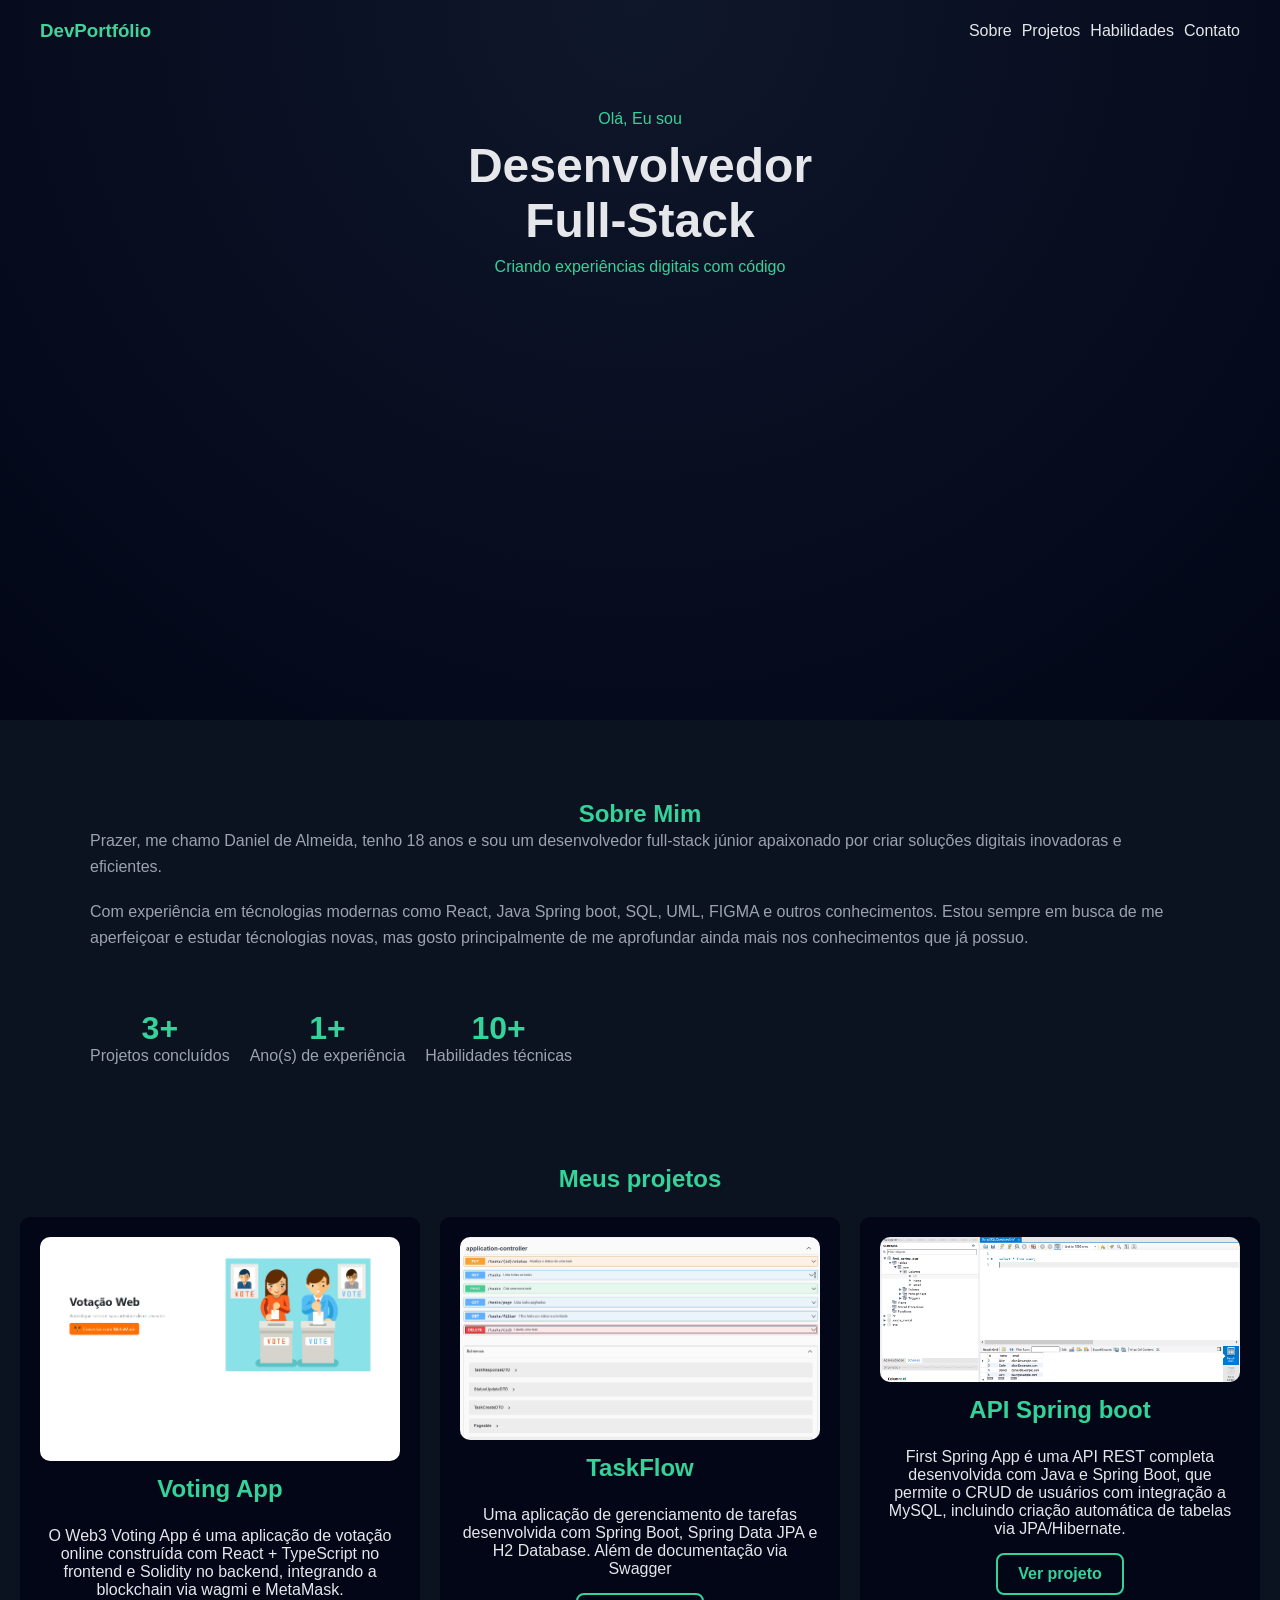
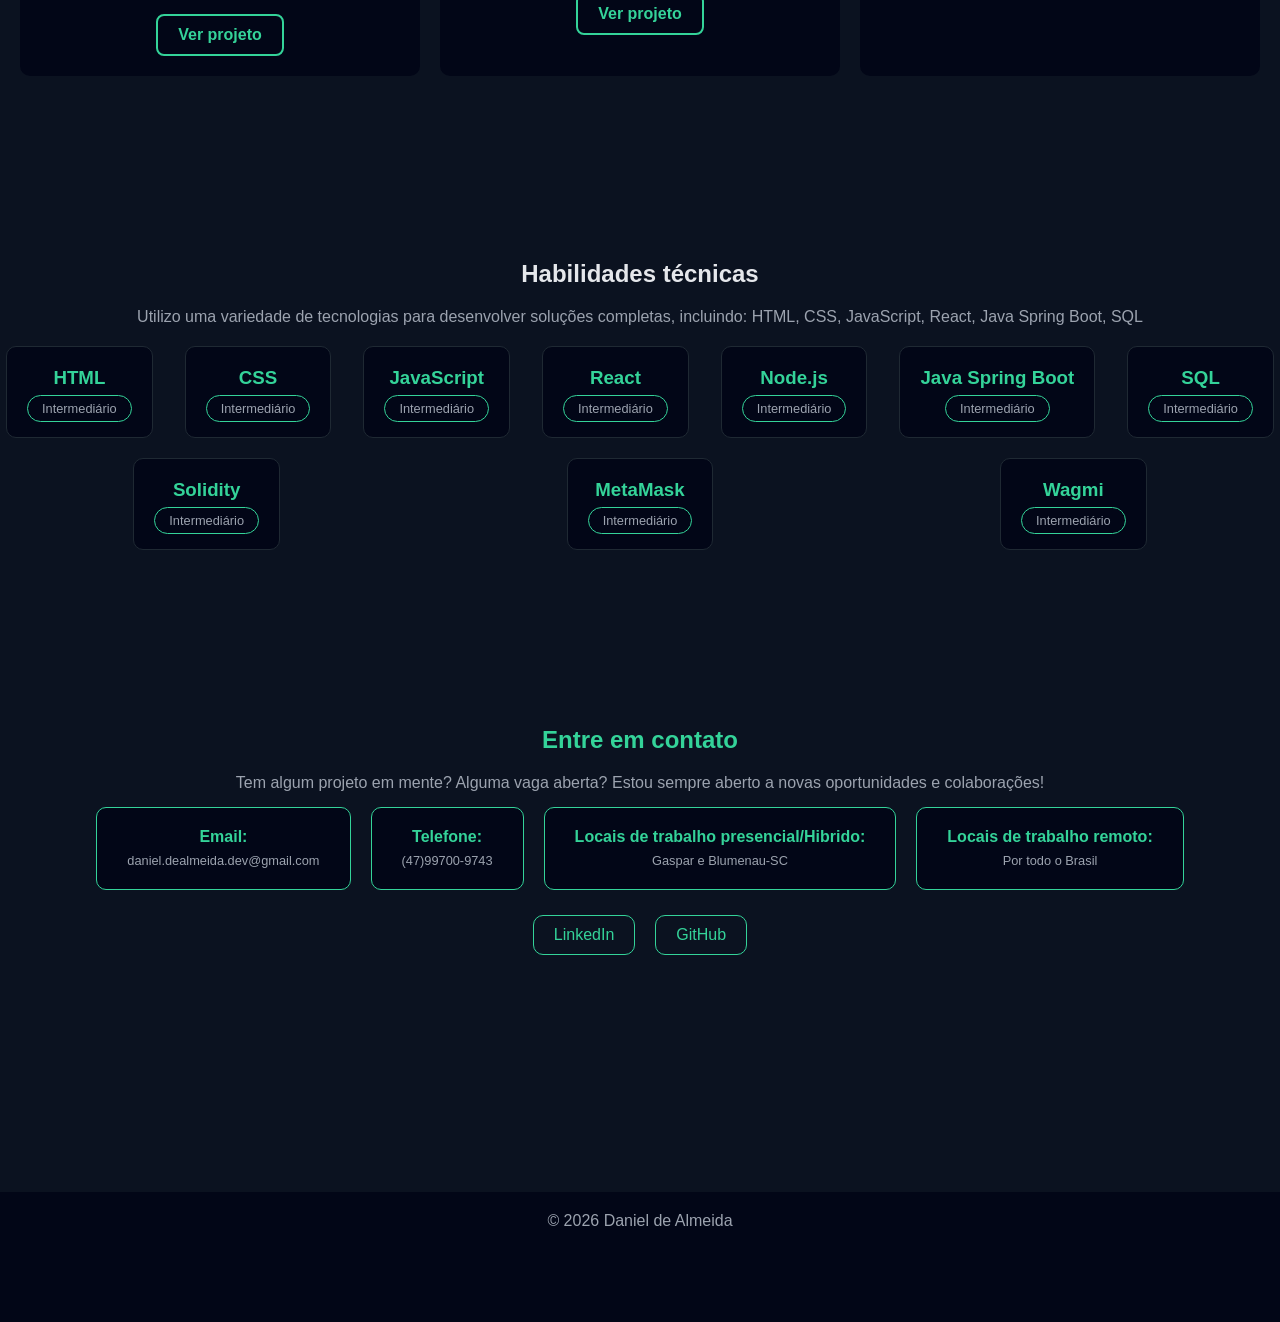
==== index.html @ 7257ede7 "Commit inicial da aplicação Adicionando o código fonte do meu portfólio pessoal desenvolvido em JS, " ====
<!DOCTYPE html>
<html lang="pt-BR">
<head>
    <meta charset="UTF-8">
    <meta name="description" content="Portfólio de Daniel de Almeida, desenvolvedor full-stack com foco em tecnologias modernas como React, Java Spring Boot e SQL.">
    <title>Daniel de Almeida | Portfólio Full-Stack</title>
    <link rel="stylesheet" href="style.css">
</head>

<body>

  <header class="hero">
    <nav class="navbar">
        <h3 class="logo">DevPortfólio</h3>
        <button id="hamburguer" aria-label="Abrir menu">☰</button>
        <ul class="menu" id="menu">
            <li><a href="#sobre">Sobre</a></li>
            <li><a href="#projetos">Projetos</a></li>
            <li><a href="#habilidades">Habilidades</a></li>
            <li><a href="#contatos">Contato</a></li>
        </ul>
    </nav>

    <div class="hero-container">
        <p class="intro">Olá, Eu sou</p>
        <h2>
            Desenvolvedor <br>
            <span class="destaque">Full-Stack</span>
        </h2>
        <p class="descricao">Criando experiências digitais com código</p>
    </div>
  </header>

  <section id="sobre">
    <h2>Sobre Mim</h2>

    <div class="sobre-conteudo"> 
        <div class="sobre-texto">
            <p>Prazer, me chamo Daniel de Almeida, tenho 18 anos e sou um desenvolvedor full-stack júnior apaixonado por criar soluções digitais inovadoras e eficientes.</p>

            <p>Com experiência em técnologias modernas como React, Java Spring boot, SQL, UML, FIGMA e outros conhecimentos. Estou sempre em busca de me aperfeiçoar e estudar técnologias novas, mas gosto principalmente de me aprofundar ainda mais nos conhecimentos que já possuo.</p>
        </div>

        <div class="sobre-dados">
            <div>
                <strong>3+</strong>
                <span>Projetos concluídos</span>
            </div>

            <div>
                <strong>1+</strong>
                <span>Ano(s) de experiência</span>
            </div>

            <div>
                <strong>10+</strong>
                <span>Habilidades técnicas</span>
            </div>
        </div>
    </div>
  </section>

  <section id="projetos">
    <h2>Meus projetos</h2>

    <div class="projetos-container">

        <div class="projeto-card">
            <img src="./assets/Votacao web3.png" alt="Tela de login do Voting App mostrando tela de login com MetaMask">
            <h2>Voting App</h2>
            <p>O Web3 Voting App é uma aplicação de votação online construída com React + TypeScript no frontend e Solidity no backend, integrando a blockchain via wagmi e MetaMask.</p>
            <a href="https://github.com/daniel-dealmeida-dev/Web3-Voting.git"target="_blank" rel="noopener noreferrer">Ver projeto</a>
        </div>

        <!--  Adicionado class="projeto-card" -->
        <div class="projeto-card">
            <img src="./assets/swwager.jfif"alt="Documentação da API TaskFlow exibida no Swagger com endpoints de gerenciamento de tarefas">
            <h2>TaskFlow</h2>
            <p>Uma aplicação de gerenciamento de tarefas desenvolvida com Spring Boot, Spring Data JPA e H2 Database. Além de documentação via Swagger</p>
            <a href="https://github.com/daniel-dealmeida-dev/taskflow.git"target="_blank" rel="noopener noreferrer">Ver projeto</a>
        </div>

        <!--  Adicionado class="projeto-card" -->
        <div class="projeto-card">
            <img src="./assets/PrintMYSQL.png" alt="Banco de dados MySQL mostrando tabela de usuários criada pela API Spring Boot">
            <h2>API Spring boot</h2>
            <p>First Spring App é uma API REST completa desenvolvida com Java e Spring Boot, que permite o CRUD de usuários com integração a MySQL, incluindo criação automática de tabelas via JPA/Hibernate.</p>
            <a href="./assets/MySQL print2.png"target="_blank" rel="noopener noreferrer">Ver projeto</a>
        </div>

    </div>
  </section>

  <section id="habilidades">
    <h2>Habilidades técnicas</h2>
    <p>
        Utilizo uma variedade de tecnologias para desenvolver soluções completas, incluindo:
        HTML, CSS, JavaScript, React, Java Spring Boot, SQL
    </p>

    <!--  lista DENTRO da section (estrutura correta) -->
 <div class="habilidades-listas">

    <!-- Frontend -->
    <div class="habilidades-card">
        <h3>HTML</h3>
        <span>Intermediário</span>
    </div>

    <div class="habilidades-card">
        <h3>CSS</h3>
        <span>Intermediário</span>
    </div>

    <div class="habilidades-card">
        <h3>JavaScript</h3>
        <span>Intermediário</span>
    </div>

    <div class="habilidades-card">
        <h3>React</h3>
        <span>Intermediário</span>
    </div>

    <!-- Backend -->
    <div class="habilidades-card">
        <h3>Node.js</h3>
        <span>Intermediário</span>
    </div>

    <div class="habilidades-card">
        <h3>Java Spring Boot</h3>
        <span>Intermediário</span>
    </div>

    <div class="habilidades-card">
        <h3>SQL</h3>
        <span>Intermediário</span>
    </div>

    <!-- Web3 / Blockchain -->
    <div class="habilidades-card">
        <h3>Solidity</h3>
        <span>Intermediário</span>
    </div>

    <div class="habilidades-card">
        <h3>MetaMask</h3>
        <span>Intermediário</span>
    </div>

    <div class="habilidades-card">
        <h3>Wagmi</h3>
        <span>Intermediário</span>
    </div>

</div>
  </section>
  <section id="contatos">
    <h2>Entre em contato</h2>
    <p>Tem algum projeto em mente? Alguma vaga aberta? Estou sempre aberto a novas oportunidades e colaborações!</p>
    <div class="contatos-lista">
        <div class="contato-item">
            <strong>Email:</strong>
            <span>daniel.dealmeida.dev@gmail.com</span>
        </div>

         <div class="contato-item">
            <strong>Telefone:</strong>
            <span>(47)99700-9743</span>
        </div>

        <div class="contato-item">
            <strong>Locais de trabalho presencial/Hibrido:</strong>
            <span>Gaspar e Blumenau-SC</span>
            <span></span>
        </div>

        <div class="contato-item">
            <strong>Locais de trabalho remoto:</strong>
            <span>Por todo o Brasil</span>
            <span></span>
        </div>
    </div>

    <div class="redes-sociais"> 
        <a href="https://www.linkedin.com/in/daniel-de-almeida-dev/"target="_blank" rel="noopener noreferrer">LinkedIn</a>
        <a href="https://github.com/daniel-dealmeida-dev"target="_blank" rel="noopener noreferrer">GitHub</a>
    </div>

</section>

<footer class="footer">
    <p>© 2026 Daniel de Almeida</p>
</footer>

<script>
    let button = document.getElementById("hamburguer");
    const menu = document.getElementById("menu");

    button.addEventListener("click", function() {
        menu.classList.toggle("active");
    })
</script>

</body>
</html>
---- style.css ----
*{
    margin: 0;
    padding: 0;
}

body{
    font-family: Arial, Helvetica, sans-serif;
    background: #0b1220;
    color: #e5e7eb
}

a{
    text-decoration: none;
    color: inherit;
}

li{
    list-style: none;

}

.logo{
    color: #43d399;

}

.navbar{
    display: flex;
    justify-content: space-between;
    align-items: center;
    padding : 20px 40px;
}

.menu{
    display: flex;
    gap: 10px;
    position: relative;
}

.hero{
    height: 80vh;
    background: radial-gradient(circle at top, #0f172a, #020617);
   

}

.hero-container {
    text-align: center;
    margin-top: 3em;
}

.intro{
    color: #34d399;
    margin-bottom: 10px;
}

.hero-container h2{
    font-size: 3em;
    margin-bottom: 10px;
}

.descricao{
    color: #34d399;
    
}


/* SOBRE */

#sobre{
   padding: 80px 40px;
    max-width: 1100px;
    margin: 0 auto;
}

#sobre h2{
    color: #34d399;
    text-align: center;
    margin: auto;
}

.sobre-conteudo{
    display:flex;
    gap: 20px;
    flex-direction: column;
    align-items: flex-start;
}

.sobre-conteudo .sobre-texto{
    flex: 1;
}
.sobre-conteudo .sobre-formacao{
    flex: 1;
}

.sobre-texto{
    color:#9ca3af;
    margin-bottom: 20px;
    line-height: 1.6;
}

.sobre-texto p{
    margin-bottom: 20px;
}

.sobre-dados{
    display: flex;
    gap: 20px;
    flex-wrap: wrap;
    
   
}

.sobre-dados div{
    text-align: center;

}

.sobre-dados strong{
    display: block;
    font-size: 2em;
    color: #34d399;
}

.sobre-dados span{
    font-size: 1em;
    color: #9ca3af;
}


/* PROJETOS */

#projetos{
    min-height: 75vh;
    text-align: center;
    margin:20px
}

.projetos-container{
    display: flex;
    flex-wrap: wrap;
    gap: 20px;
}

.projetos-container > *{
    flex: 1 1 250px;
}

.projeto-card{
    background: #020617;
    padding: 20px;
    border-radius: 10px;
}

.projeto-card img{
    width: 100%;
    border-radius: 10px;
    margin-bottom: 10px;
    object-fit: contain;
    object-position: center;
   
}

#projetos h2{
    color: #34d399;
    margin-bottom: 1em;
}

.projetos-card p{
    color: #9ca3af;
    margin-bottom: 15px;
}

.projeto-card a{
    display: inline-block;
    color: #34d399;
    font-weight: bold;
    border: 2px solid #34d399;
    padding: 10px 20px;
    border-radius: 8px;
    margin-top: 15px;
    transition: 0.3s ease;
}

.projeto-card a:hover{
    background: #34d399;
    color: #0b1220;
}


/* habilidades */

#habilidades{
    min-height: 50vh;
    text-align: center;

}

#habilidades p{
    color: #9ca3af;
    margin-bottom: 20px;
    margin: 20px;
}

.habilidades-listas{
    display: flex;
    flex-wrap:wrap;
    gap:20px;
    justify-content: space-around;
}

.habilidades-card{
    background-color: #020617;
    border: 1px solid #1f2933;
    border-radius: 10px;
    padding: 20px 20px;
}

.habilidades-card:hover{
    border: 1px solid #1ec487;
}

.habilidades-card h3{
    color: #34d399;
    margin-bottom: 10px;
}


.habilidades-card span{
    color: #9ca3af;
    background: #020617;
    border:1px solid #34d399;
    padding: 5px 14px;
    border-radius: 20px;
    font-size: 0.8em;
}


#contatos{
    min-height: 50vh;
    text-align: center;
    padding: 1em;
}

#contatos h2{
    color: #34d399;
    margin-bottom: 20px;
}

#contatos p{
    color:#9ca3af;
    margin-bottom: 15px;
}

.contatos-lista{
    display: flex;
    flex-wrap: wrap;
    gap: 20px;
    justify-content: center;
    margin-bottom: 25px;
    align-items: center;
}

.contato-item{
    background: #020617;
    padding: 20px 30px;
    border-radius: 10px;
    border: 1px solid #34d399
}

.contato-item strong{
    color:#34d399;
    display: block;
    margin-bottom: 5px;
}

.contato-item span{
    color:#9ca3af;
    font-size: 0.8em;
}

.redes-sociais{
    display: flex;
    gap: 20px;
    justify-content: center;
}

.redes-sociais a{
    border: 1px solid #34d399;
    color:#34d399;
    border-radius: 10px;
    padding: 10px 20px;
    flex-direction: row ;
    transition: 0.3s ease;
}

@media (max-width: 768px){
    .redes-sociais{
        flex-direction: column;
    }
}



.redes-sociais a:hover{
    background: #34d399;
    color: #0b1220;
}

.redes-sociais a:hover{
    color:#020617;
    background: #10b981;
}

.footer{
    height: 10vh;
    text-align: center;
    padding: 20px;
    background: #020617;
    color: #9ca3af;
}


#hamburguer{
    display: none;
    font-size: 28px;
    background: none;
    border: none;
    cursor: pointer;
    color: #ffff
}

@media (max-width: 768px){
    #hamburguer{
        display: block;
    }

    .menu{
        position: absolute;
        top: 70px;
        right: 40px;
        gap: 15px;
        background: #111;
        display: none;
        flex-direction: column;
    }

    .menu.active{
        display:flex;
    }
}
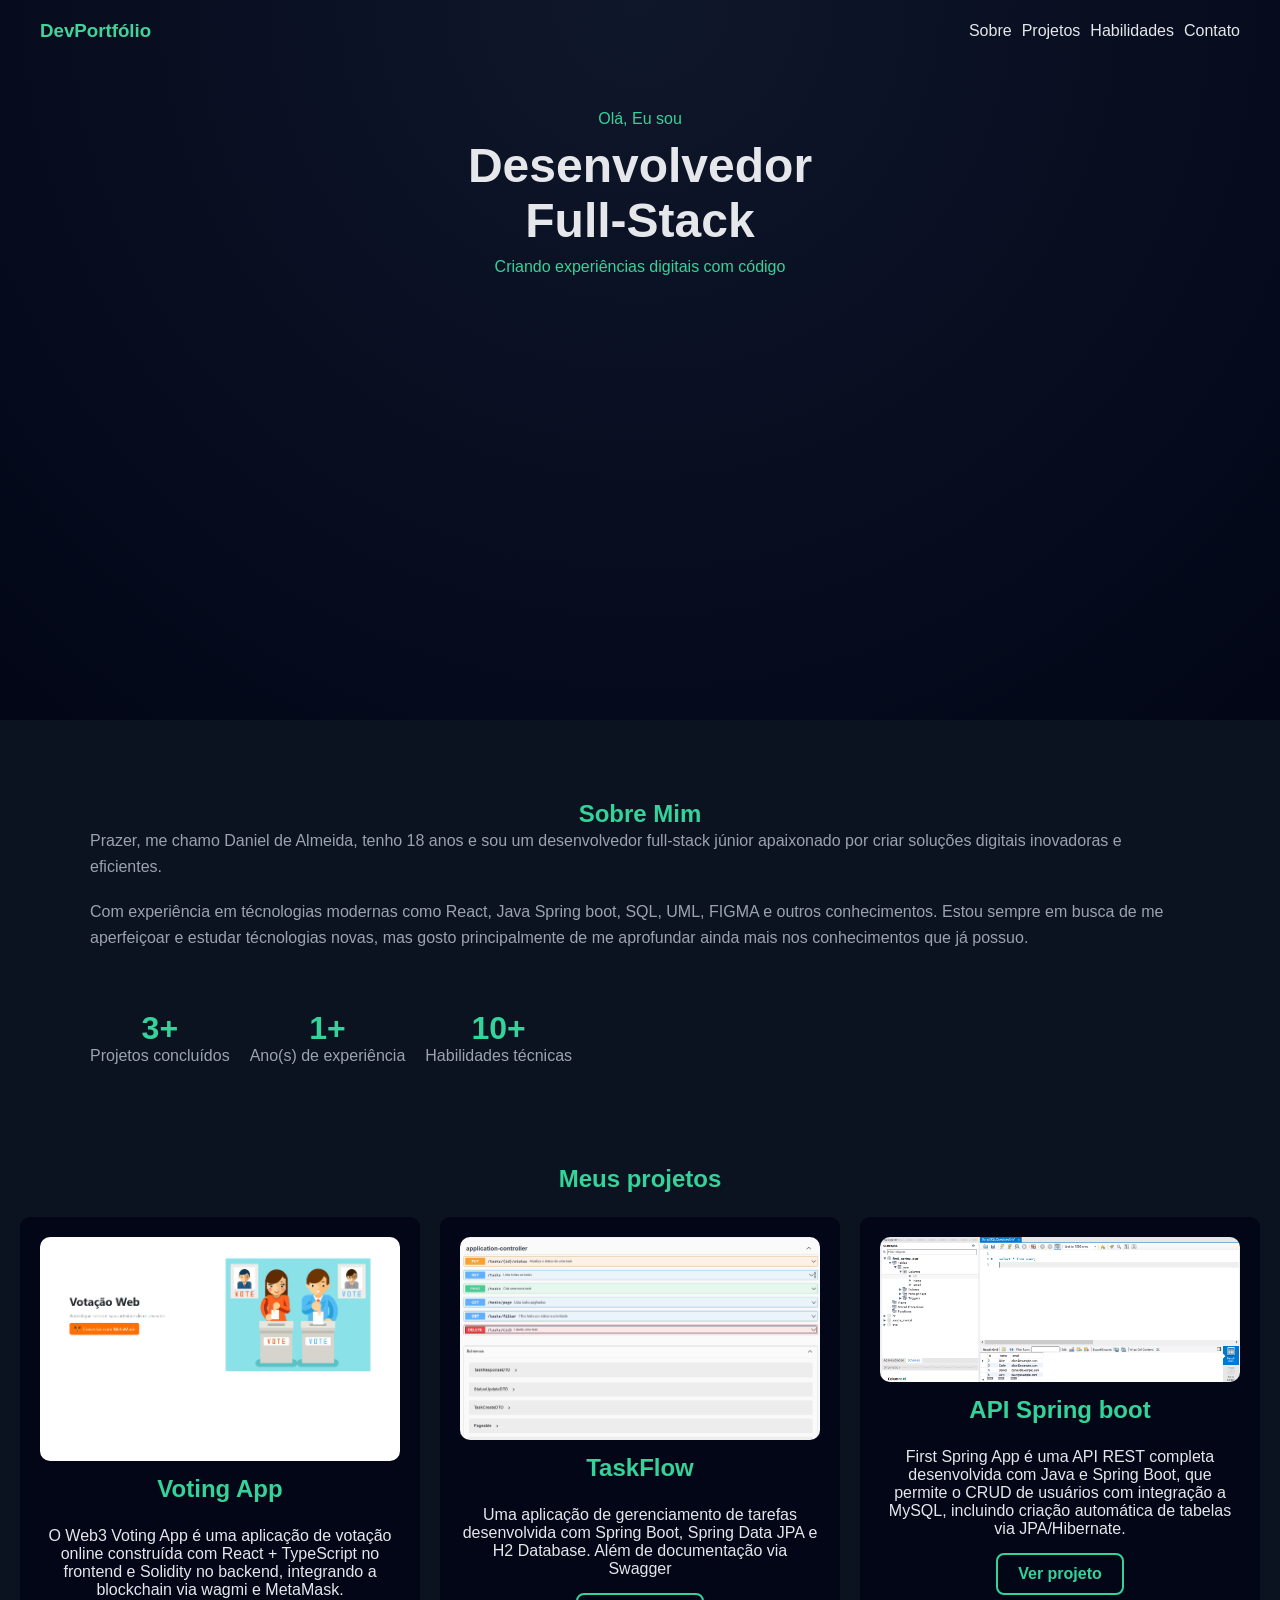
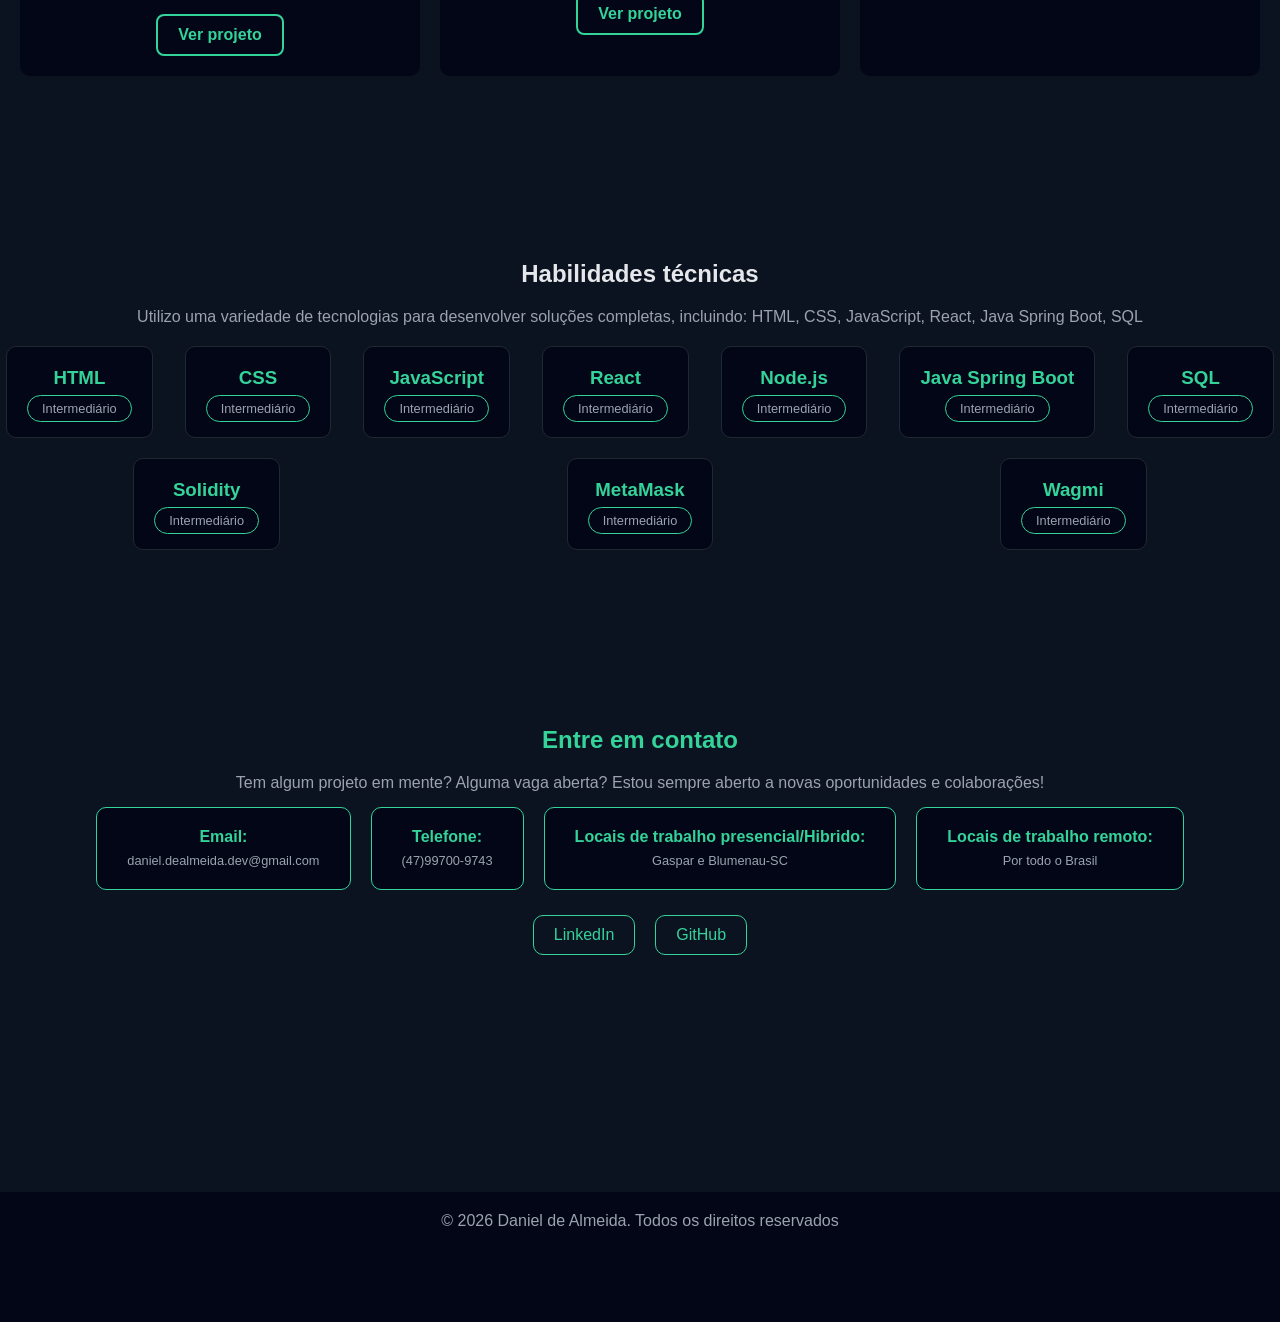
==== commit 041df2b0: "Update index.html" ====
--- a/index.html
+++ b/index.html
@@ -72,7 +72,7 @@
             <a href="https://github.com/daniel-dealmeida-dev/Web3-Voting.git"target="_blank" rel="noopener noreferrer">Ver projeto</a>
         </div>
 
-        <!--  Adicionado class="projeto-card" -->
+      
         <div class="projeto-card">
             <img src="./assets/swwager.jfif"alt="Documentação da API TaskFlow exibida no Swagger com endpoints de gerenciamento de tarefas">
             <h2>TaskFlow</h2>
@@ -80,12 +80,12 @@
             <a href="https://github.com/daniel-dealmeida-dev/taskflow.git"target="_blank" rel="noopener noreferrer">Ver projeto</a>
         </div>
 
-        <!--  Adicionado class="projeto-card" -->
+    
         <div class="projeto-card">
             <img src="./assets/PrintMYSQL.png" alt="Banco de dados MySQL mostrando tabela de usuários criada pela API Spring Boot">
             <h2>API Spring boot</h2>
             <p>First Spring App é uma API REST completa desenvolvida com Java e Spring Boot, que permite o CRUD de usuários com integração a MySQL, incluindo criação automática de tabelas via JPA/Hibernate.</p>
-            <a href="./assets/MySQL print2.png"target="_blank" rel="noopener noreferrer">Ver projeto</a>
+            <a href="https://github.com/daniel-dealmeida-dev/Java-Spring-boot" rel="noopener noreferrer">Ver projeto</a>
         </div>
 
     </div>
@@ -98,7 +98,6 @@
         HTML, CSS, JavaScript, React, Java Spring Boot, SQL
     </p>
 
-    <!--  lista DENTRO da section (estrutura correta) -->
  <div class="habilidades-listas">
 
     <!-- Frontend -->
@@ -191,7 +190,7 @@
 </section>
 
 <footer class="footer">
-    <p>© 2026 Daniel de Almeida</p>
+    <p>© 2026 Daniel de Almeida. Todos os direitos reservados</p>
 </footer>
 
 <script>
@@ -204,4 +203,6 @@
 </script>
 
 </body>
-</html>+
+</html>
+
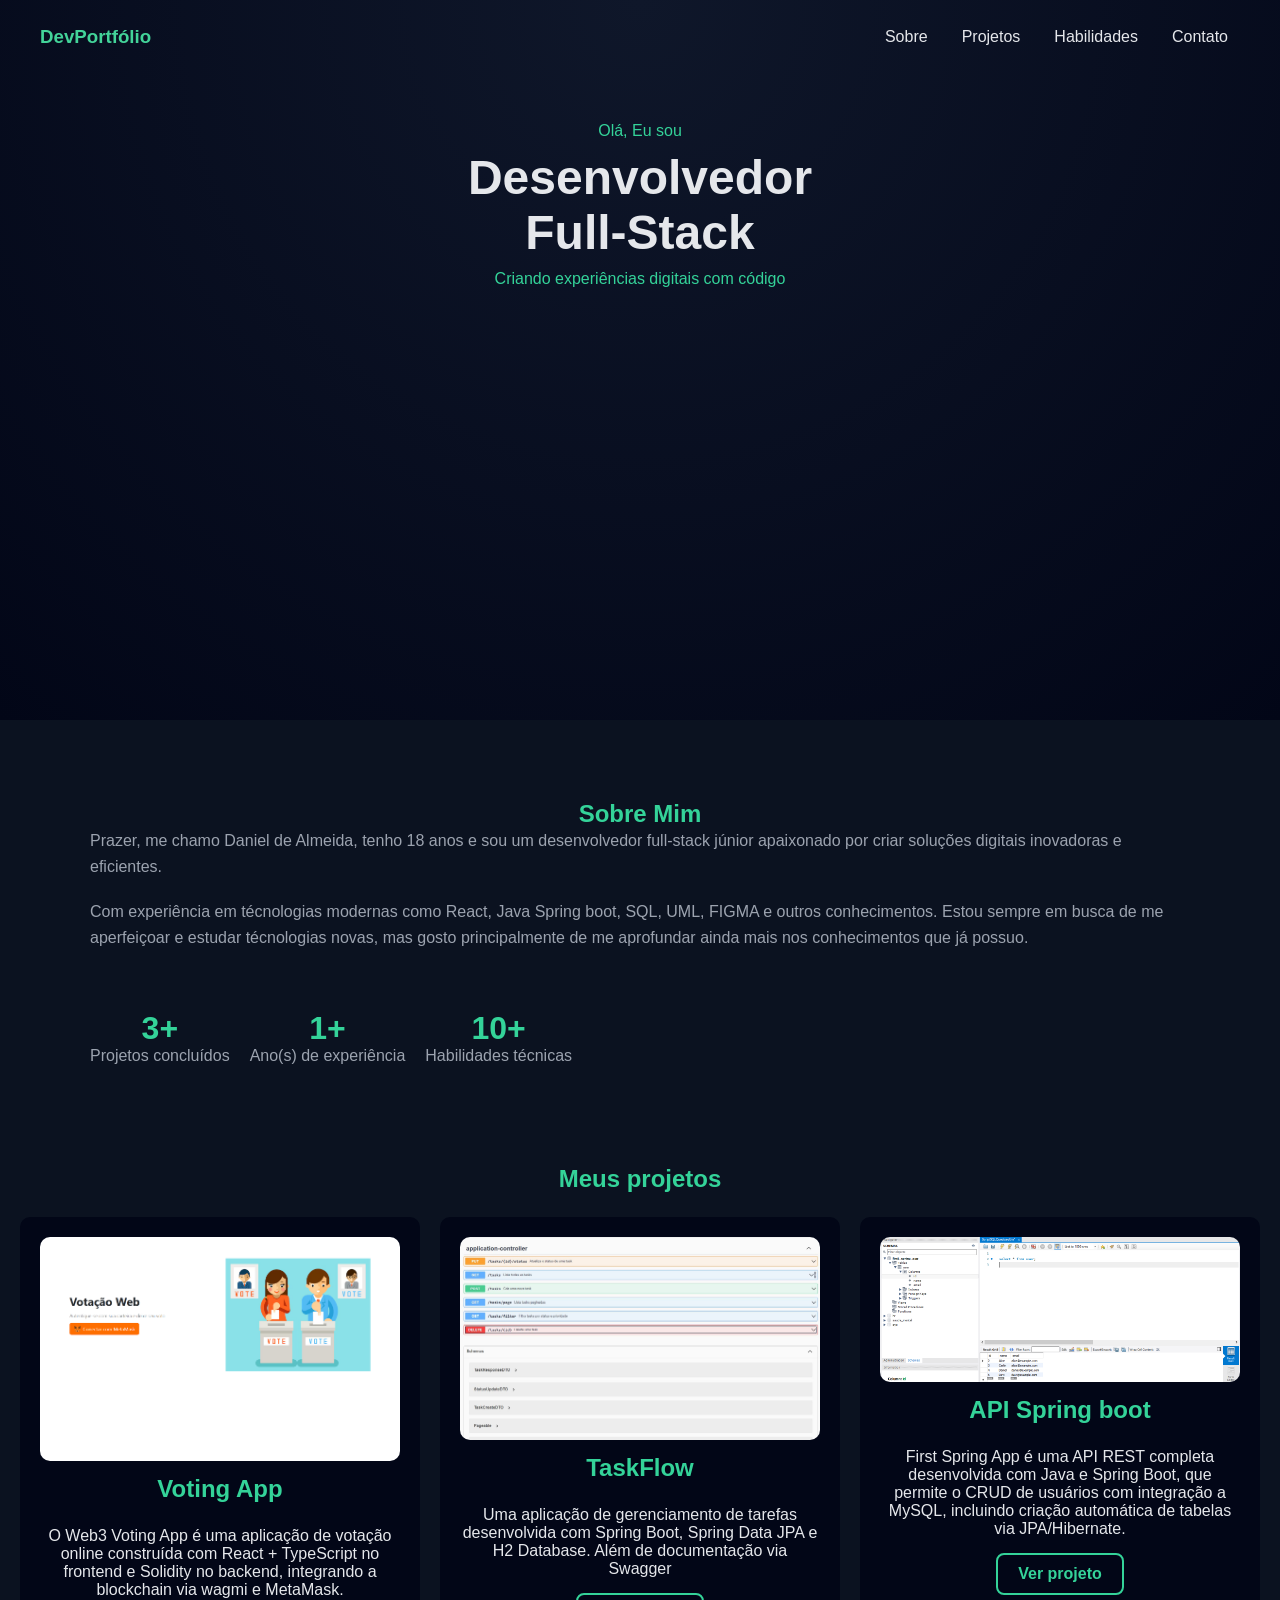
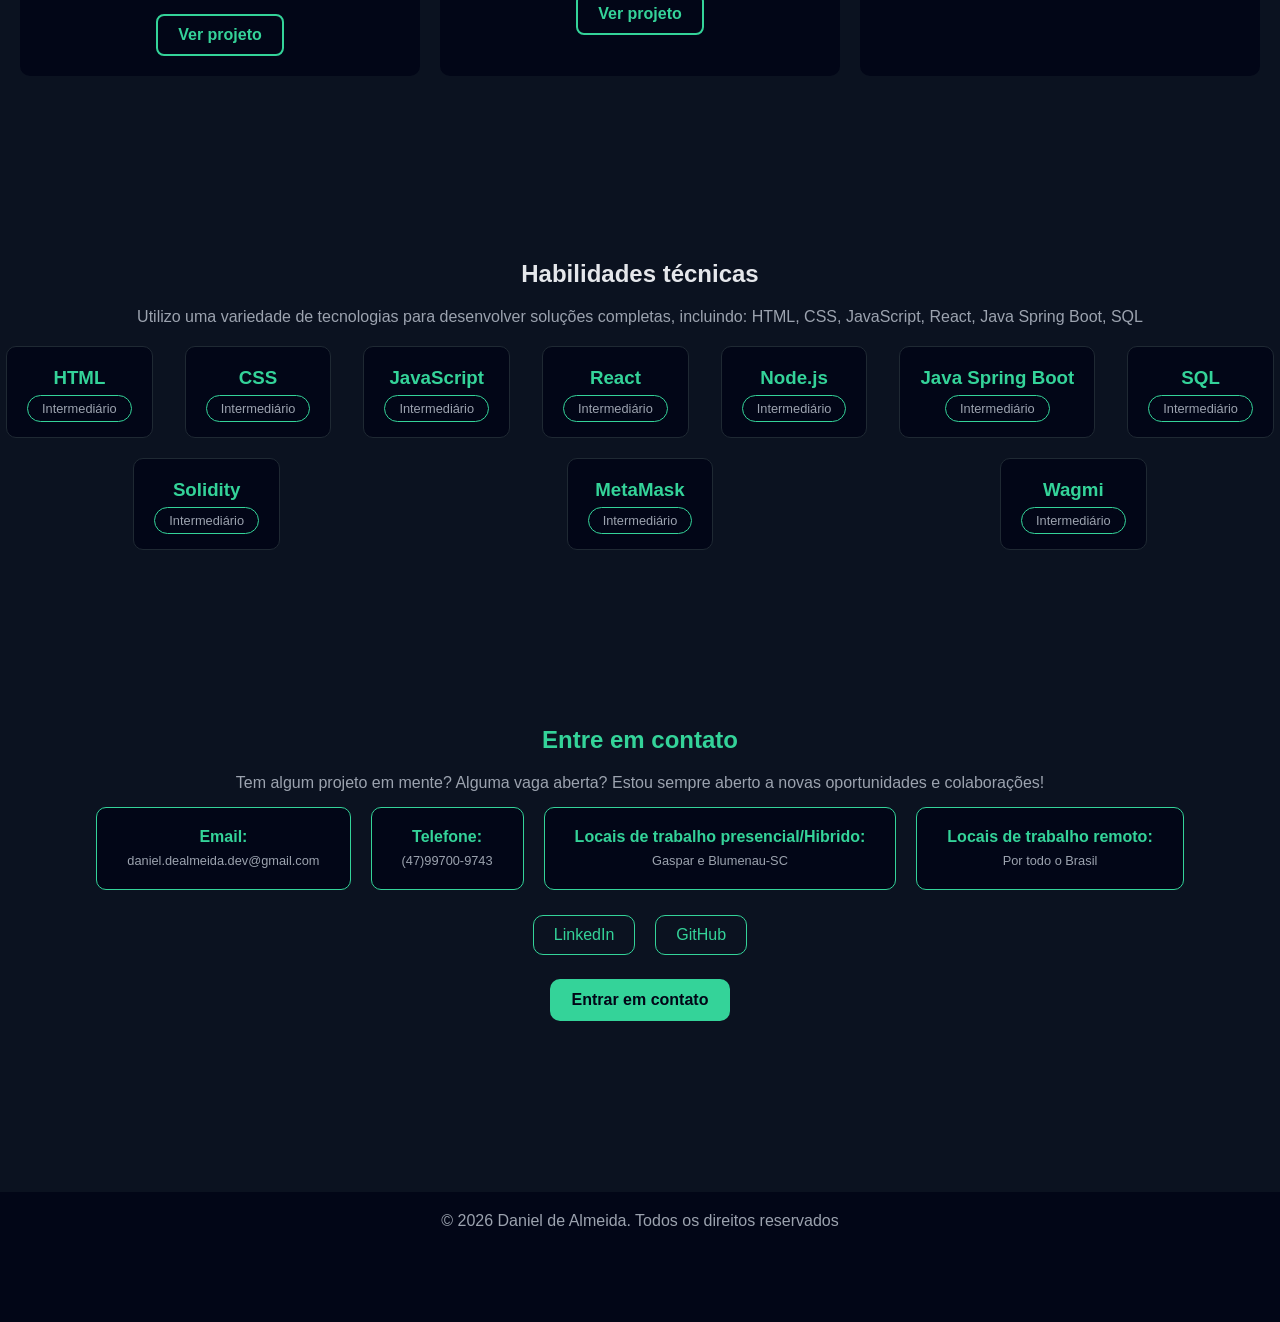
==== commit 0701dc19: "Adicionanenvio de mensagens e segurança básica de spam" ====
--- a/index.html
+++ b/index.html
@@ -1,7 +1,8 @@
 <!DOCTYPE html>
 <html lang="pt-BR">
 <head>
-    <meta charset="UTF-8">
+    <meta charset="UTF-8">
+    <meta name="viewport" content="width=device-width, initial-scale=1.0">
     <meta name="description" content="Portfólio de Daniel de Almeida, desenvolvedor full-stack com foco em tecnologias modernas como React, Java Spring Boot e SQL.">
     <title>Daniel de Almeida | Portfólio Full-Stack</title>
     <link rel="stylesheet" href="style.css">
@@ -85,7 +86,7 @@
             <img src="./assets/PrintMYSQL.png" alt="Banco de dados MySQL mostrando tabela de usuários criada pela API Spring Boot">
             <h2>API Spring boot</h2>
             <p>First Spring App é uma API REST completa desenvolvida com Java e Spring Boot, que permite o CRUD de usuários com integração a MySQL, incluindo criação automática de tabelas via JPA/Hibernate.</p>
-            <a href="https://github.com/daniel-dealmeida-dev/Java-Spring-boot" rel="noopener noreferrer">Ver projeto</a>
+            <a href="https://github.com/daniel-dealmeida-dev/Java-Spring-boot.git"target="_blank" rel="noopener noreferrer">Ver projeto</a>
         </div>
 
     </div>
@@ -182,27 +183,50 @@
         </div>
     </div>
 
-    <div class="redes-sociais"> 
-        <a href="https://www.linkedin.com/in/daniel-de-almeida-dev/"target="_blank" rel="noopener noreferrer">LinkedIn</a>
-        <a href="https://github.com/daniel-dealmeida-dev"target="_blank" rel="noopener noreferrer">GitHub</a>
-    </div>
-
-</section>
+    <div class="redes-sociais"> 
+        <a href="https://www.linkedin.com/in/daniel-de-almeida-dev/"target="_blank" rel="noopener noreferrer">LinkedIn</a>
+        <a href="https://github.com/daniel-dealmeida-dev"target="_blank" rel="noopener noreferrer">GitHub</a>
+    </div>
+
+    <p class="contato-cta">
+        <a href="contato.html" class="botao-contato">Entrar em contato</a>
+    </p>
+
+</section>
 
 <footer class="footer">
     <p>© 2026 Daniel de Almeida. Todos os direitos reservados</p>
 </footer>
 
-<script>
-    let button = document.getElementById("hamburguer");
-    const menu = document.getElementById("menu");
-
-    button.addEventListener("click", function() {
-        menu.classList.toggle("active");
-    })
-</script>
+<script>
+    let button = document.getElementById("hamburguer");
+    const menu = document.getElementById("menu");
+    const menuLinks = menu.querySelectorAll("a");
+
+    button.addEventListener("click", function() {
+        const isActive = menu.classList.toggle("active");
+        button.setAttribute("aria-expanded", isActive ? "true" : "false");
+    });
+
+    menuLinks.forEach(function(link) {
+        link.addEventListener("click", function() {
+            if (window.innerWidth <= 768) {
+                menu.classList.remove("active");
+                button.setAttribute("aria-expanded", "false");
+            }
+        });
+    });
+
+    window.addEventListener("resize", function() {
+        if (window.innerWidth > 768) {
+            menu.classList.remove("active");
+            button.setAttribute("aria-expanded", "false");
+        }
+    });
+</script>
 
 </body>
 
 </html>
 
+
--- a/style.css
+++ b/style.css
@@ -29,13 +29,27 @@
     justify-content: space-between;
     align-items: center;
     padding : 20px 40px;
-}
-
-.menu{
-    display: flex;
-    gap: 10px;
     position: relative;
 }
+
+.menu{
+    display: flex;
+    gap: 10px;
+    position: relative;
+    align-items: center;
+}
+
+.menu a{
+    display: inline-block;
+    padding: 8px 12px;
+    border-radius: 8px;
+    transition: 0.3s ease;
+}
+
+.menu a:hover{
+    background: rgba(52, 211, 153, 0.12);
+    color: #34d399;
+}
 
 .hero{
     height: 80vh;
@@ -300,6 +314,12 @@
     }
 }
 
+@media (max-width: 480px){
+    .redes-sociais{
+        flex-direction: column;
+    }
+}
+
 
 
 .redes-sociais a:hover{
@@ -307,46 +327,109 @@
     color: #0b1220;
 }
 
-.redes-sociais a:hover{
-    color:#020617;
-    background: #10b981;
-}
-
-.footer{
-    height: 10vh;
-    text-align: center;
-    padding: 20px;
+.redes-sociais a:hover{
+    color:#020617;
+    background: #10b981;
+}
+
+.contato-cta{
+    margin-top: 24px;
+}
+
+.botao-contato{
+    display: inline-block;
+    padding: 12px 22px;
+    border-radius: 10px;
+    background: #34d399;
+    color: #020617;
+    font-weight: bold;
+    transition: 0.3s ease;
+}
+
+.botao-contato:hover{
+    background: #10b981;
+}
+
+.footer{
+    height: 10vh;
+    text-align: center;
+    padding: 20px;
     background: #020617;
     color: #9ca3af;
 }
 
 
-#hamburguer{
-    display: none;
-    font-size: 28px;
-    background: none;
-    border: none;
-    cursor: pointer;
-    color: #ffff
-}
-
-@media (max-width: 768px){
-    #hamburguer{
-        display: block;
-    }
-
-    .menu{
-        position: absolute;
-        top: 70px;
-        right: 40px;
-        gap: 15px;
-        background: #111;
-        display: none;
-        flex-direction: column;
-    }
-
-    .menu.active{
-        display:flex;
-    }
-}
-
+#hamburguer{
+    display: none;
+    font-size: 28px;
+    background: none;
+    border: none;
+    cursor: pointer;
+    color: #ffff;
+}
+
+@media (max-width: 768px) {
+    #hamburguer {
+        display: block;
+    }
+
+    .navbar{
+        padding: 20px;
+    }
+
+    .menu{
+        position: absolute;
+        top: 70px;
+        right: 20px;
+        gap: 15px;
+        background: #111;
+        display: none;
+        flex-direction: column;
+        min-width: 180px;
+        padding: 12px;
+        border-radius: 12px;
+        border: 1px solid #1f2937;
+        z-index: 10;
+    }
+
+    .menu.active{
+        display:flex;
+    }
+
+    .hero-container h2{
+        font-size: 2.4em;
+    }
+}
+
+@media (max-width: 480px) {
+    #hamburguer {
+        display: block;
+    }
+
+    .navbar{
+        padding: 16px;
+    }
+
+    .hero-container{
+        margin-top: 2.5em;
+        padding: 0 16px;
+    }
+
+    .hero-container h2{
+        font-size: 2em;
+    }
+
+    #sobre{
+        padding: 56px 20px;
+    }
+
+    #projetos{
+        margin: 20px 12px;
+    }
+
+    .contato-item{
+        width: 100%;
+        max-width: 320px;
+        padding: 18px 20px;
+    }
+}
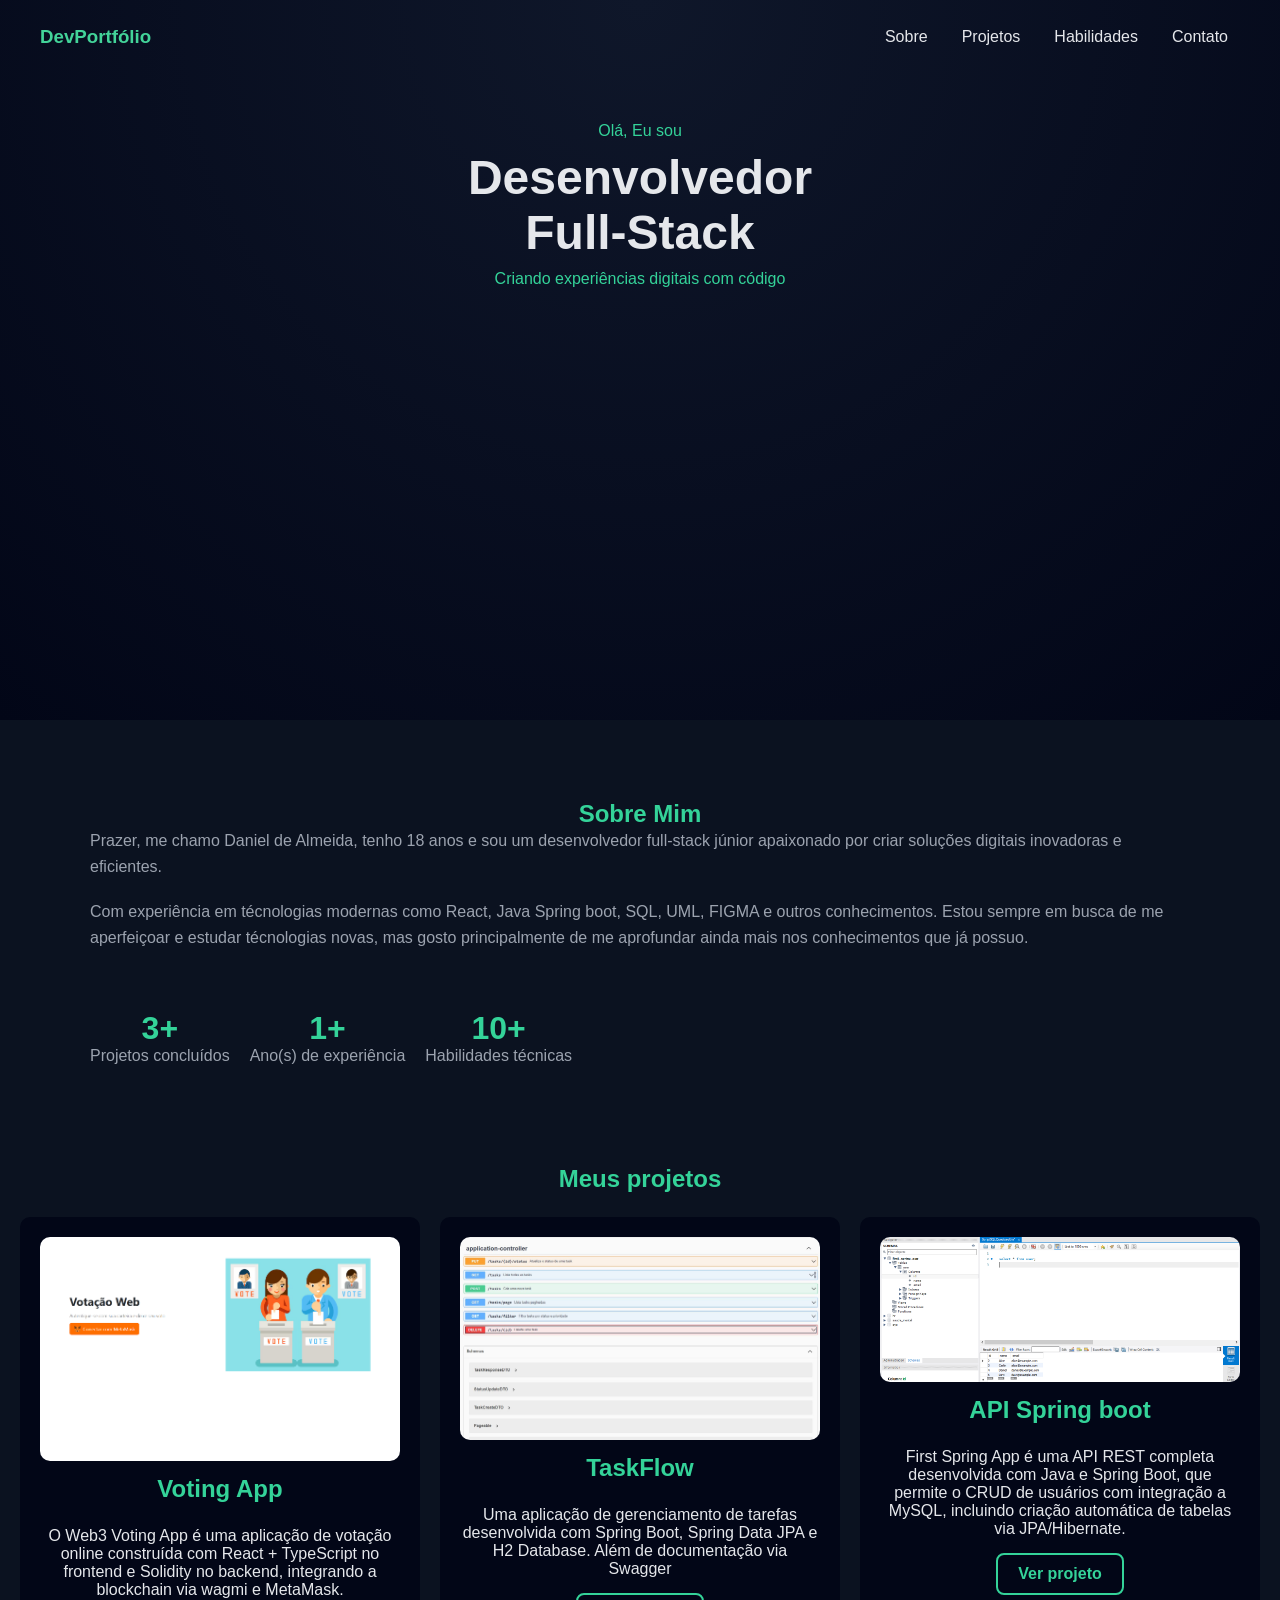
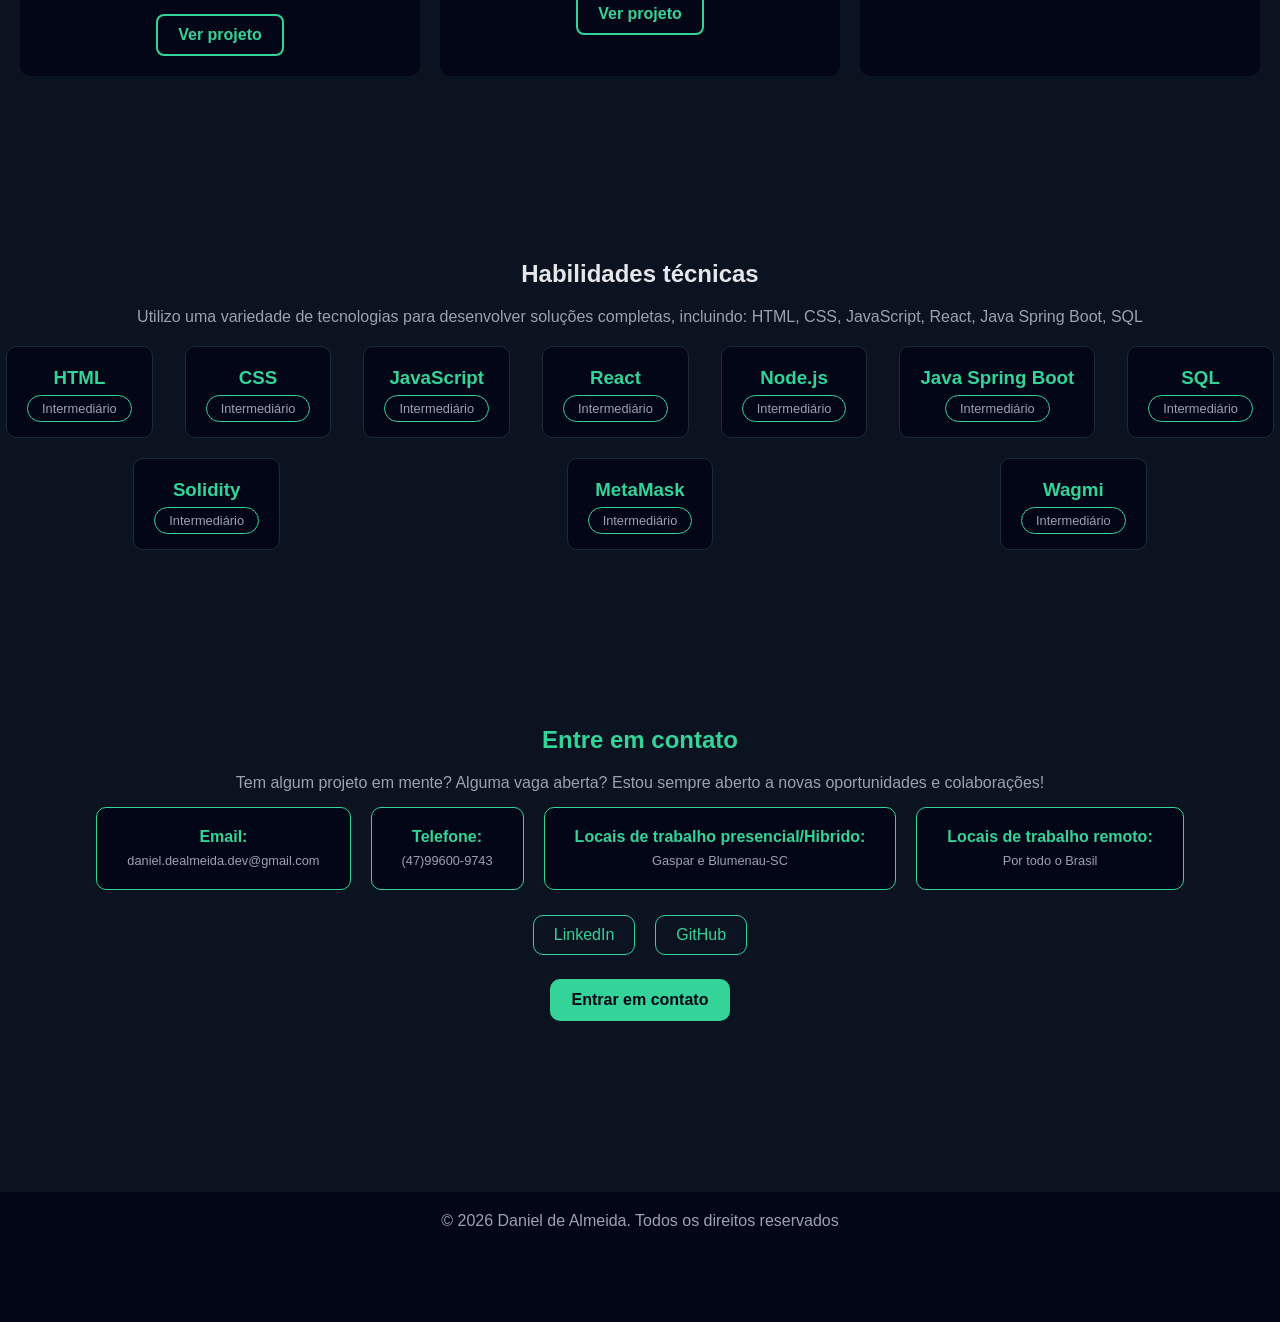
==== commit 34ad3a91: "Update index.html" ====
--- a/index.html
+++ b/index.html
@@ -1,8 +1,8 @@
 <!DOCTYPE html>
 <html lang="pt-BR">
 <head>
-    <meta charset="UTF-8">
-    <meta name="viewport" content="width=device-width, initial-scale=1.0">
+    <meta charset="UTF-8">
+    <meta name="viewport" content="width=device-width, initial-scale=1.0">
     <meta name="description" content="Portfólio de Daniel de Almeida, desenvolvedor full-stack com foco em tecnologias modernas como React, Java Spring Boot e SQL.">
     <title>Daniel de Almeida | Portfólio Full-Stack</title>
     <link rel="stylesheet" href="style.css">
@@ -167,7 +167,7 @@
 
          <div class="contato-item">
             <strong>Telefone:</strong>
-            <span>(47)99700-9743</span>
+            <span>(47)99600-9743</span>
         </div>
 
         <div class="contato-item">
@@ -183,47 +183,47 @@
         </div>
     </div>
 
-    <div class="redes-sociais"> 
-        <a href="https://www.linkedin.com/in/daniel-de-almeida-dev/"target="_blank" rel="noopener noreferrer">LinkedIn</a>
-        <a href="https://github.com/daniel-dealmeida-dev"target="_blank" rel="noopener noreferrer">GitHub</a>
-    </div>
-
-    <p class="contato-cta">
-        <a href="contato.html" class="botao-contato">Entrar em contato</a>
-    </p>
-
-</section>
+    <div class="redes-sociais"> 
+        <a href="https://www.linkedin.com/in/daniel-de-almeida-dev/"target="_blank" rel="noopener noreferrer">LinkedIn</a>
+        <a href="https://github.com/daniel-dealmeida-dev"target="_blank" rel="noopener noreferrer">GitHub</a>
+    </div>
+
+    <p class="contato-cta">
+        <a href="contato.html" class="botao-contato">Entrar em contato</a>
+    </p>
+
+</section>
 
 <footer class="footer">
     <p>© 2026 Daniel de Almeida. Todos os direitos reservados</p>
 </footer>
 
-<script>
-    let button = document.getElementById("hamburguer");
-    const menu = document.getElementById("menu");
-    const menuLinks = menu.querySelectorAll("a");
-
-    button.addEventListener("click", function() {
-        const isActive = menu.classList.toggle("active");
-        button.setAttribute("aria-expanded", isActive ? "true" : "false");
-    });
-
-    menuLinks.forEach(function(link) {
-        link.addEventListener("click", function() {
-            if (window.innerWidth <= 768) {
-                menu.classList.remove("active");
-                button.setAttribute("aria-expanded", "false");
-            }
-        });
-    });
-
-    window.addEventListener("resize", function() {
-        if (window.innerWidth > 768) {
-            menu.classList.remove("active");
-            button.setAttribute("aria-expanded", "false");
-        }
-    });
-</script>
+<script>
+    let button = document.getElementById("hamburguer");
+    const menu = document.getElementById("menu");
+    const menuLinks = menu.querySelectorAll("a");
+
+    button.addEventListener("click", function() {
+        const isActive = menu.classList.toggle("active");
+        button.setAttribute("aria-expanded", isActive ? "true" : "false");
+    });
+
+    menuLinks.forEach(function(link) {
+        link.addEventListener("click", function() {
+            if (window.innerWidth <= 768) {
+                menu.classList.remove("active");
+                button.setAttribute("aria-expanded", "false");
+            }
+        });
+    });
+
+    window.addEventListener("resize", function() {
+        if (window.innerWidth > 768) {
+            menu.classList.remove("active");
+            button.setAttribute("aria-expanded", "false");
+        }
+    });
+</script>
 
 </body>
 
